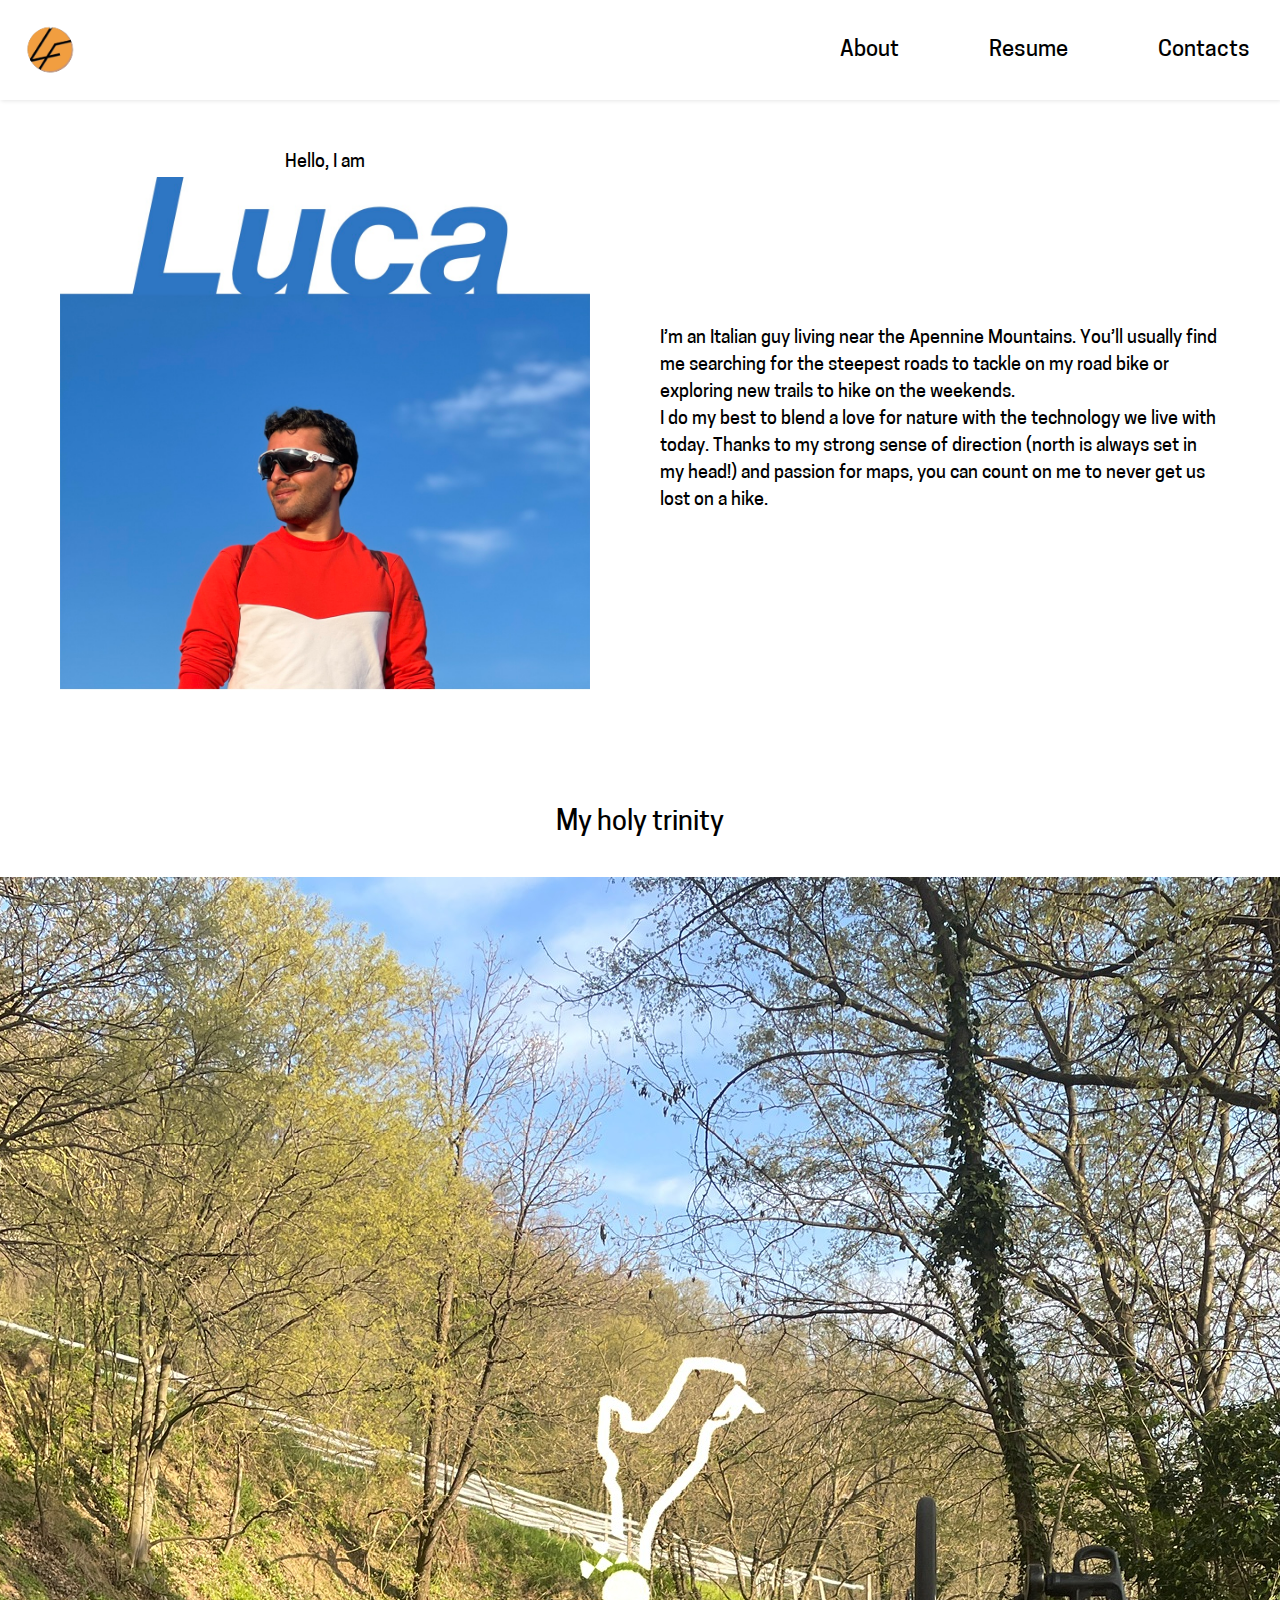
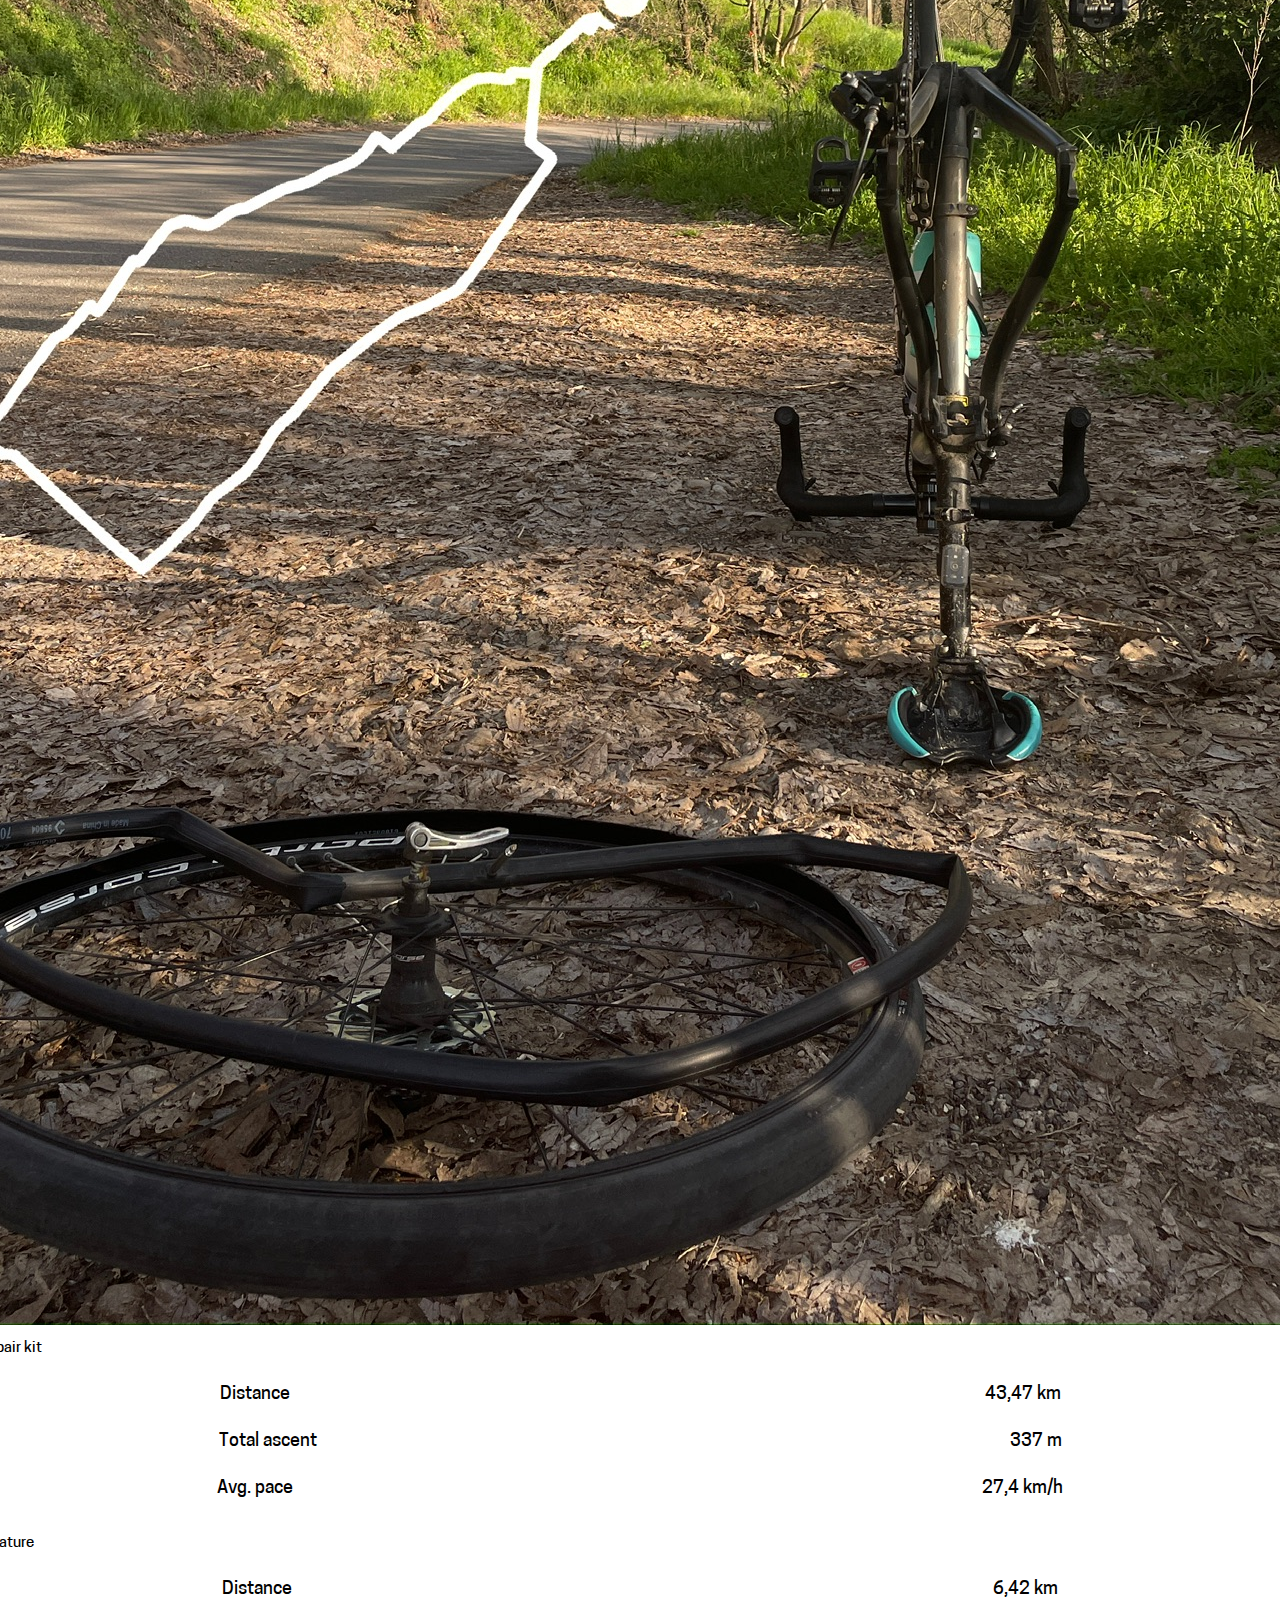
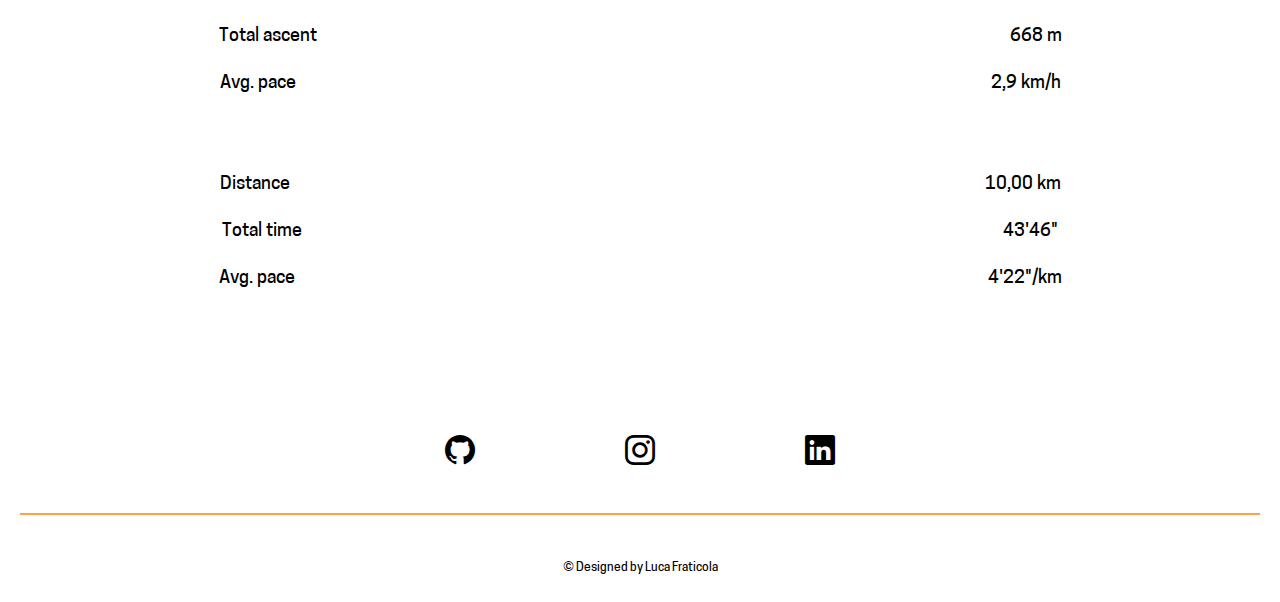
==== about.html @ 557be80c "changes to images links" ====
<!DOCTYPE html>
<html lang="en">
    <head>
        <meta charset="UTF-8">
        <meta name="viewport" content="width=device-width, initial-scale=1">
        <title>About | Luca Fraticola</title>
        <link rel="stylesheet" href="https://cdn.jsdelivr.net/npm/bootstrap-icons@1.11.3/font/bootstrap-icons.min.css">
        <link href="https://cdn.jsdelivr.net/npm/bootstrap@5.3.4/dist/css/bootstrap.min.css" rel="stylesheet" integrity="sha384-DQvkBjpPgn7RC31MCQoOeC9TI2kdqa4+BSgNMNj8v77fdC77Kj5zpWFTJaaAoMbC" crossorigin="anonymous">
        <link rel="stylesheet" href="./assets/css/main.css">
        <link rel="icon" href="/assets/images/favicon.ico" type="image/x-icon">
        <link rel="icon" href="/assets/images/favicon.png" type="image/png">
    </head>
    <body>
        <div class="page">
            <header class="header-container">
                <div>
                    <a href="./"><img src="./assets/images/logo.png" class="logo" alt="Personal logo with the initials of Luca Fraticola"></a>
                </div>
                
                <input type="checkbox" class="menu-btn" id="menu-btn">
                <label for="menu-btn" class="menu-icon">
                    <span class="nav-icon"></span>
                </label>
                <ul class="menu">
                    <li><a href="about.html">About</a></li>
                    <!-- <li><a href="portfolio">Portfolio</a></li> coming soon -->
                    <li><a href="cv.html">Resume</a></li>
                    <li><a href="contacts.html">Contacts</a></li>
                </ul>
            </header>

            <div class="about-me">
                <div class="about-box">
                    <h4>Hello, I am</h4>
                    <picture class="photo">
                        <source srcset="./assets/images/about-dark.jpeg" media="(prefers-color-scheme: dark)">
                        <source srcset="./assets/images/about-light.jpeg" media="(prefers-color-scheme: light)">
                        <img src="./assets/images/about-light.jpeg" alt="Picture of myself with a clear blue sky in the background">
                    </picture>
                </div>
                
                <div class="about">
                    <p>I’m an Italian guy living near the Apennine Mountains. 
                        You’ll usually find me searching for the steepest roads 
                        to tackle on my road bike or exploring new trails to hike on the weekends.</p>
                    <p>I do my best to blend a love for nature with the technology we live with today. 
                        Thanks to my strong sense of direction (north is always set in my head!) 
                        and passion for maps, you can count on me to never get us lost on a hike.</p>
                </div>
            </div>

            <div class="topographics container">
                <div class="tris">
                    <h2>My holy trinity</h2>
                    <div class="container">
                        <div class="row row-cols-1 row-cols-md-3 g-4">
                            <div>
                                <div class="card h-100">
                                    <img src="./assets/images/bike.jpeg" class="card-img-top" alt="...">
                                    <div class="card-body">
                                        <h5 class="card-title">Never forget the repair kit</h5>
                                        <div class="card-stats">
                                            <p class="card-text">Distance</p>
                                            <p class="card-text">43,47 km</p>
                                        </div>
                                        <div class="card-stats">
                                            <p class="card-text">Total ascent</p>
                                            <p class="card-text">337 m</p>
                                        </div>
                                        <div class="card-stats">
                                            <p class="card-text">Avg. pace</p>
                                            <p class="card-text">27,4 km/h</p>
                                        </div>
                                    </div>
                                </div>
                            </div>
                            <div>
                                <div class="card h-100">
                                    <img src="./assets/images/trek.png" class="card-img-top" alt="...">
                                    <div class="card-body">
                                        <h5 class="card-title">Invaluable time in nature</h5>
                                        <div class="card-stats">
                                            <p class="card-text">Distance</p>
                                        <p class="card-text">6,42 km</p>
                                    </div>
                                    <div class="card-stats">
                                        <p class="card-text">Total ascent</p>
                                        <p class="card-text">668 m</p>
                                    </div>
                                    <div class="card-stats">
                                        <p class="card-text">Avg. pace</p>
                                        <p class="card-text">2,9 km/h</p>
                                        </div>
                                    </div>
                                </div>
                            </div>
                            <div>
                                <div class="card h-100">
                                    <img src="./assets/images/run.png" class="card-img-top" alt="...">
                                    <div class="card-body">
                                        <h5 class="card-title">Best run I ever had</h5>
                                        <div class="card-stats">
                                            <p class="card-text">Distance</p>
                                            <p class="card-text">10,00 km</p>
                                        </div>
                                        <div class="card-stats">
                                            <p class="card-text">Total time</p>
                                            <p class="card-text">43'46"</p>
                                        </div>
                                        <div class="card-stats">
                                            <p class="card-text">Avg. pace</p>
                                            <p class="card-text">4'22"/km</p>
                                        </div>
                                    </div>
                                </div>
                            </div>
                        </div> 
                    </div>
                    
                </div>
                

            </div>

            <footer class="footer-container">
                <div class="footer-items">
                    <div><a href="https://github.com/lucaf50" title="GitHub"><i class="bi bi-github"></i></a></div>
                    <div><a href="https://instagram.com/lucafraticola" title="Instagram"><i class="bi bi-instagram"></i></a></div>
                    <div><a href="https://linkedin.com/in/luca-fraticola-528923260/" title="LinkedIn"><i class="bi bi-linkedin"></i></a></div>
                </div>
                <div class="copyright"><h6>&copy; Designed by Luca Fraticola</h6></div>
            </footer>
        </div>
        
    </body>
</html>
---- assets/css/main.css ----
:root {
  --primary-color: #ffffff;
  --secondary-color: #ffa142;
  --detail-color: #dcdcdc;
  --text-color: #000000;
}

body.dark-theme {
  --primary-color: #000000;
  --secondary-color: #ffa142;
  --detail-color: #373434;
  --text-color: #ffffff;
}

* {
  box-sizing: border-box;
  margin: 0;
  padding: 0;
}

.about-me {
  margin-top: 150px;
  display: flex;
  flex-direction: column;
  align-items: center;
  justify-content: center;
  gap: 30px;
}
.about-me h4 {
  display: flex;
  justify-content: center;
}
.about-me .photo {
  display: flex;
  justify-content: center;
}
.about-me .photo img {
  width: 100%;
  max-width: 600px;
  padding: 0 20px;
}
.about-me .about {
  display: flex;
  flex-direction: column;
  justify-content: center;
  max-width: 600px;
  padding: 0 20px;
}
@media only screen and (min-width: 801px) {
  .about-me {
    flex-direction: row;
    margin-top: 150px;
    justify-content: center;
    align-items: center;
    padding: 0 40px;
  }
}

.tris {
  display: flex;
  flex-wrap: wrap;
  justify-content: center;
  margin: 20px;
  /* Tablet Styles */
}
.tris h2 {
  margin: 100px 0 40px 0;
}
.tris .card-stats {
  display: flex;
  justify-content: space-around;
  padding-top: 20px;
}
@media only screen and (max-width: 901px) {
  .tris .tris .row {
    display: flex !important;
    flex-direction: column !important;
    align-items: center !important;
  }
  .tris .tris .col-4 {
    flex: 0 0 auto !important; /* elimina il comportamento da griglia */
    width: auto !important; /* togli 33.33% di Bootstrap */
    display: flex;
    justify-content: center;
  }
  .tris .tris .card {
    width: 80vw;
    min-width: 300px;
    max-width: 400px;
  }
}

.presentation {
  margin: 70px 0 20px 0;
  padding-top: 100px;
  display: flex;
  flex-direction: column;
}
.presentation h2 {
  display: flex;
  justify-content: center;
  margin-bottom: 20px;
}
.presentation p {
  display: flex;
  justify-content: center;
  padding: 20px;
}

.info {
  border-bottom: 2px solid var(--detail-color);
  display: flex;
  justify-content: space-between;
  margin: 10px 20px;
  padding: 0px 0 10px 0;
  color: var(--text-color);
}

.form-row {
  margin-bottom: 40px;
  display: flex;
  justify-content: flex-start;
  flex-direction: column;
  flex-wrap: wrap;
}
.form-row input[type=text],
.form-row input[type=email] {
  background-color: var(--primary-color);
  border-bottom: 2px solid var(--detail-color);
  border-radius: 3px;
  width: 100%;
  padding: 7px;
  font-size: 14px;
  border: none;
  color: var(--text-color);
}
.form-row input[type=text]:invalid,
.form-row input[type=email]:invalid {
  border: 1px solid #D55C5F;
  color: #D55C5F;
  box-shadow: none;
}
.form-row input[type=text]:focus,
.form-row input[type=email]:focus {
  outline: 2px solid var(--secondary-color);
}
.form-row textarea {
  font-family: "Helvetica", "Arial", sans-serif;
  font-size: 14px;
  background-color: var(--primary-color);
  color: var(--text-color);
  height: 35px;
  border: none;
  padding: 0px 7px;
  resize: none; /* Textarea will expand automatically with JS */
}
.form-row textarea:focus {
  outline: 2px solid var(--secondary-color);
}
.form-row button {
  font-size: 16px;
  font-weight: bold;
  color: var(--text-color);
  background-color: var(--secondary-color);
  border: none;
  border-radius: 8px;
  padding: 10px 40px;
  cursor: pointer;
  margin: 0 20px;
}
.form-row button:hover {
  background-color: #fead5b;
}
.form-row button:active {
  background-color: var(--secondary-color);
}

.facts {
  display: flex;
  flex-direction: column;
  align-items: center;
  justify-content: flex-start;
  flex-wrap: wrap;
  color: var(--text-color);
  width: 500px;
}
.facts .btn {
  background-color: var(--detail-color);
  border: none;
  height: 32px;
  margin-bottom: 50px;
  color: var(--secondary-color);
}
.facts .collapse {
  margin: 10px 20px;
}
.facts .card {
  background-color: var(--primary-color);
  color: var(--text-color);
  border: none;
}

@media only screen and (min-width: 651px) {
  .form-box {
    display: flex;
    flex-direction: column;
    align-items: center;
    justify-content: center;
    margin: 50px;
  }
  .form-box form {
    width: 650px;
  }
}
* {
  box-sizing: border-box;
  margin: 0;
  padding: 0;
}

@font-face {
  font-family: "Cooper-Hewitt";
  src: url("/assets/fonts/CooperHewitt-WebFonts-public/CooperHewitt-Medium.woff") format("woff");
}
body {
  background-color: var(--primary-color);
  color: var(--text-color);
  height: 100vh;
  font-family: "Cooper-Hewitt", sans-serif;
  font-size: 18px;
  line-height: 1.5em;
}

.page {
  display: flex;
  flex-direction: column;
  flex-wrap: wrap;
  flex: 1;
}

h1 {
  color: var(--secondary-color);
  font-size: 3em;
}

/* --------------- Header --------------- */
.header-container {
  background: var(--primary-color);
  box-shadow: 1px 1px 4px 0 rgba(0, 0, 0, 0.1);
  position: fixed;
  width: 100%;
  z-index: 1;
  margin-bottom: 100px;
}
.header-container ul {
  margin: 0;
  padding: 0;
  list-style: none;
  overflow: hidden;
  background-color: var(--primary-color);
}
.header-container ul a {
  display: flex;
  justify-content: center;
  align-items: center;
  padding-bottom: 30px;
  margin-bottom: 30px;
  text-decoration: none;
  font-size: 25px;
  color: var(--text-color);
}
.header-container ul a:hover {
  color: var(--secondary-color);
}
.header-container .logo {
  height: 100px;
  float: left;
  padding: 10px;
}
.header-container .menu {
  clear: both;
  height: 0;
  transition: height 0.2s ease-out;
  position: fixed;
  top: 100px;
  left: 0;
  width: 100%;
  background-color: var(--primary-color);
  overflow: hidden;
  bottom: 0; /* Extend the menu to the bottom */
  display: flex;
  flex-direction: column;
  justify-content: center;
}
.header-container .menu-icon {
  padding: 50px 20px;
  position: relative;
  float: right;
  cursor: pointer;
}
.header-container .menu-icon .nav-icon {
  background-color: var(--secondary-color);
  display: block;
  width: 18px;
  height: 1px;
  position: relative;
  transition: background-color 0.2s ease-out;
}
.header-container .menu-icon .nav-icon::before, .header-container .menu-icon .nav-icon::after {
  background-color: var(--text-color);
  content: "";
  display: block;
  height: 100%;
  width: 150%;
  transition: all 0.2s ease-out;
  position: absolute;
  left: -9px;
}
.header-container .menu-icon .nav-icon::before {
  top: 9px;
}
.header-container .menu-icon .nav-icon::after {
  top: -9px;
}
.header-container .menu-btn {
  display: none;
}
.header-container .menu-btn:checked ~ .menu {
  height: calc(100vh - 100px);
}
.header-container .menu-btn:checked ~ .menu-icon .nav-icon {
  background-color: transparent;
}
.header-container .menu-btn:checked ~ .menu-icon .nav-icon::before {
  transform: rotate(-45deg);
  top: 0;
}
.header-container .menu-btn:checked ~ .menu-icon .nav-icon::after {
  transform: rotate(45deg);
  top: 0;
}

@media (min-width: 801px) {
  .header-container {
    display: flex;
  }
  .header-container .menu {
    display: flex;
    position: static;
    height: auto;
    flex-direction: row;
    align-items: center;
    justify-content: flex-end;
    gap: 30px;
  }
  .header-container .menu li {
    display: flex;
    align-items: center;
  }
  .header-container .menu a {
    padding: 10px 30px;
    margin: 0;
    height: 100%;
    font-size: 1.2em;
  }
  .header-container .menu a:hover {
    color: var(--secondary-color);
    transform: scale(1.05);
    transition: all 0.2s ease;
  }
  .header-container .menu-icon {
    display: none;
  }
}
/* --------------- Main content -------------- */
.title-container {
  display: flex;
  flex-direction: column;
  justify-content: space-between;
  align-items: center;
  width: 100%;
  height: calc(100vh - 100px);
  background-image: url("./assets/images/lightorange.png");
  background-repeat: no-repeat;
  background-position: center;
  background-size: cover;
  margin: 100px 0 10px 0;
  /* Desktop Styles */
  /* Tablet Styles */
}
.title-container .name-box {
  display: flex;
  flex-direction: row;
  align-items: center;
  width: 50%;
  height: 350px;
}
.title-container .name-box .name {
  color: var(--text-color);
  display: flex;
  flex-direction: column;
  justify-content: center;
  width: 100%;
  height: 50%;
  align-items: center;
  background-color: rgba(0, 0, 0, 0);
}
.title-container .name-box .name h1 {
  color: var(--secondary-color);
  background-color: var(--primary-color);
}
.title-container .name-box .name h2 {
  background-color: var(--primary-color);
}
@media only screen and (min-width: 1060px) {
  .title-container {
    background-image: url("./assets/images/lightorange-desktop.png");
  }
  .title-container .title-box h2 {
    font-size: 3em;
  }
  .title-container .name-box {
    height: 100%;
    align-items: flex-end;
  }
}
@media only screen and (min-height: 901px) {
  .title-container {
    background-image: url("./assets/images/lightorange-desktop.png");
  }
  .title-container .title-box h2 {
    font-size: 3em;
  }
  .title-container .name-box {
    height: 100%;
    align-items: flex-end;
  }
}
.title-container .title-box {
  display: flex;
  flex-direction: column;
  justify-content: flex-end;
  align-items: flex-start;
  height: 50%;
  width: 100%;
  color: var(--text-color);
  padding: 20px;
  border-radius: 5%;
}

.topographics {
  width: 100%;
  color: var(--text-color);
  display: flex;
  flex-direction: column;
}
.topographics .info {
  border-bottom: 2px solid var(--detail-color);
  display: flex;
  justify-content: space-between;
  margin: 10px 20px;
  padding: 30px 0 10px 0;
}
.topographics .info:first-child {
  border-top: 2px solid var(--secondary-color);
  margin-top: 40px;
  padding-top: 50px;
}

/* --------------- Footer --------------- */
.footer-container {
  color: var(--text-color);
  background-color: var(--primary-color);
  display: flex;
  flex-direction: column;
  align-items: center;
  margin: 100px 20px 0px 20px;
}
.footer-container .footer-items {
  width: 100%;
  height: 80px;
  display: flex;
  justify-content: space-around;
  align-items: center;
}
@media only screen and (min-width: 601px) {
  .footer-container .footer-items {
    justify-content: center;
    gap: 150px;
  }
}
.footer-container .footer-items .bi {
  font-size: 30px;
  color: var(--text-color);
}
.footer-container .copyright {
  display: flex;
  border-top: 2px solid var(--secondary-color);
  margin: 20px 0px;
  padding-top: 40px;
  align-items: center;
  width: 100%;
  justify-content: center;
}

@media (prefers-color-scheme: dark) {
  :root {
    --primary-color: #000000;
    --secondary-color: #ffa142;
    --detail-color: #373434;
    --text-color: #ffffff;
  }
  .title-container {
    background-image: url("./assets/images/darkorange.png");
    /* Desktop Styles */
  }
}
@media only screen and (prefers-color-scheme: dark) and (min-width: 960px) {
  .title-container {
    background-image: url("./assets/images/darkorange-desktop.png");
  }
}/*# sourceMappingURL=main.css.map */
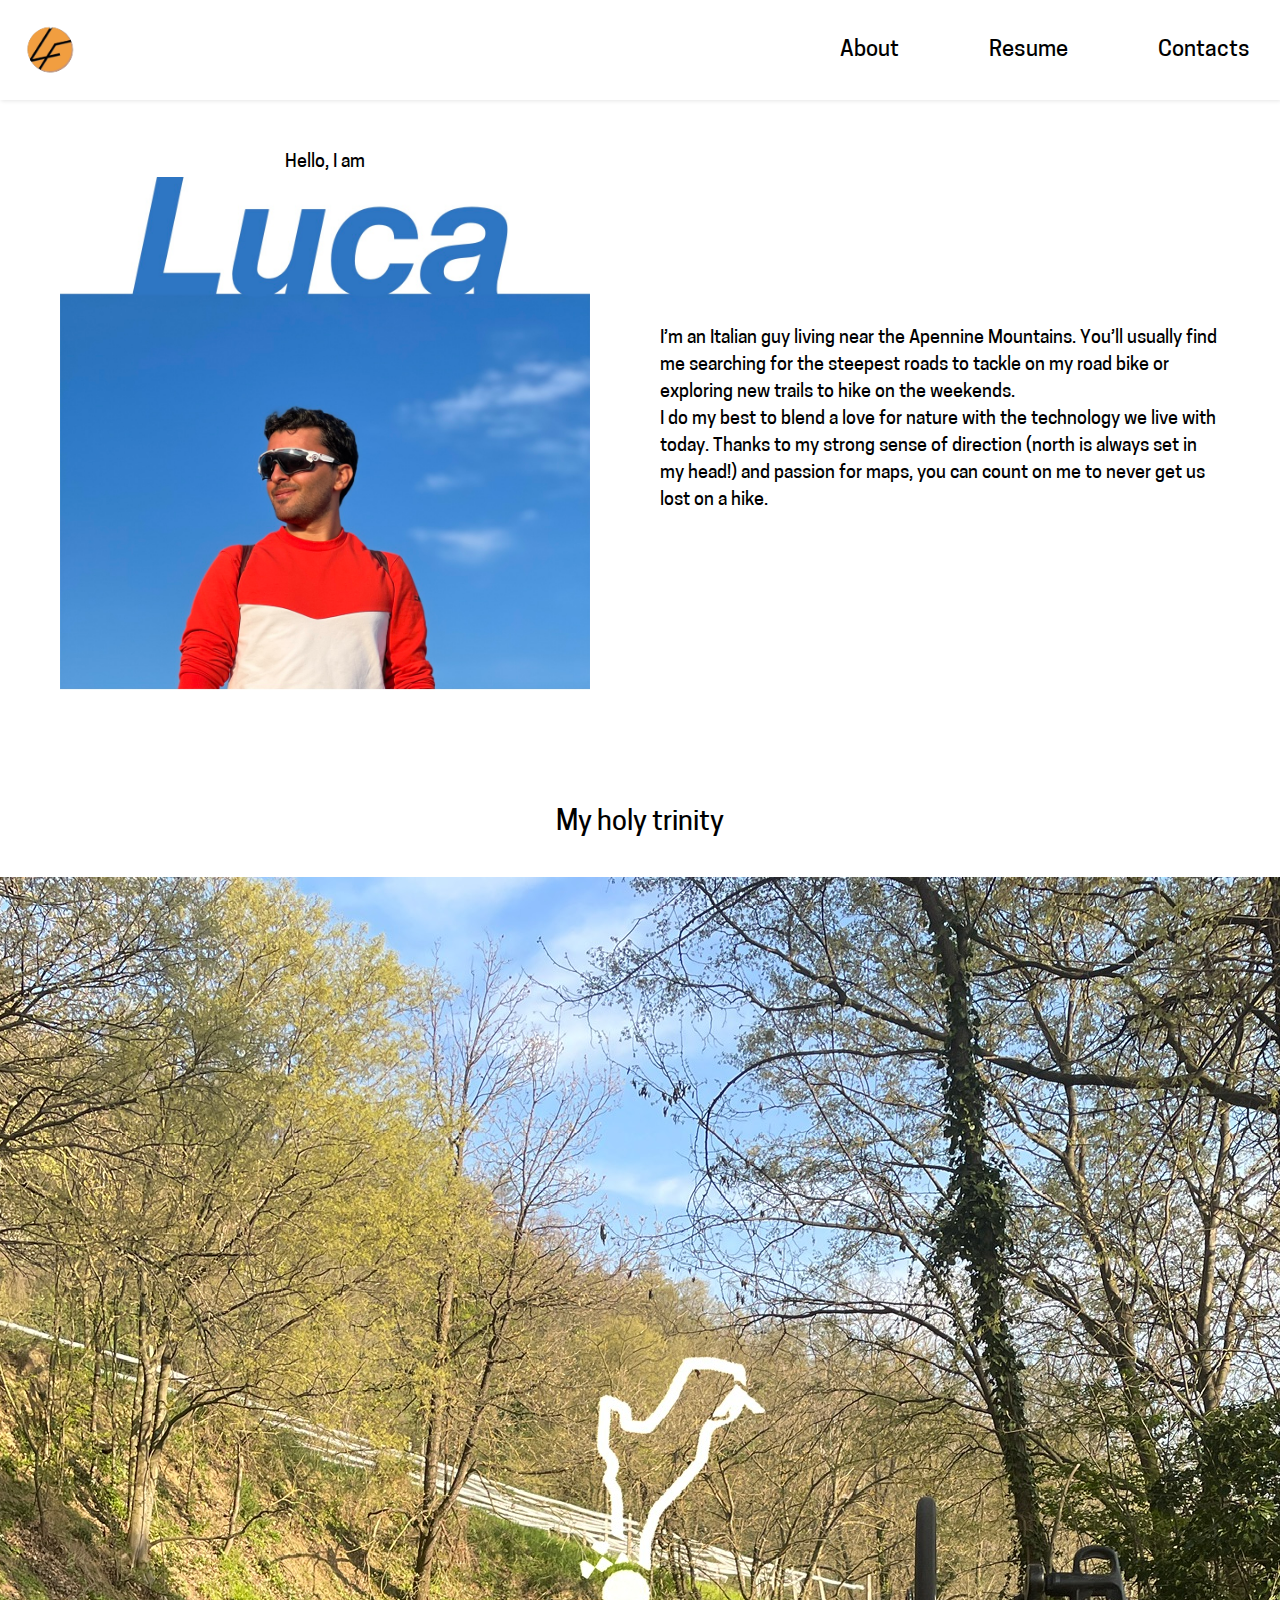
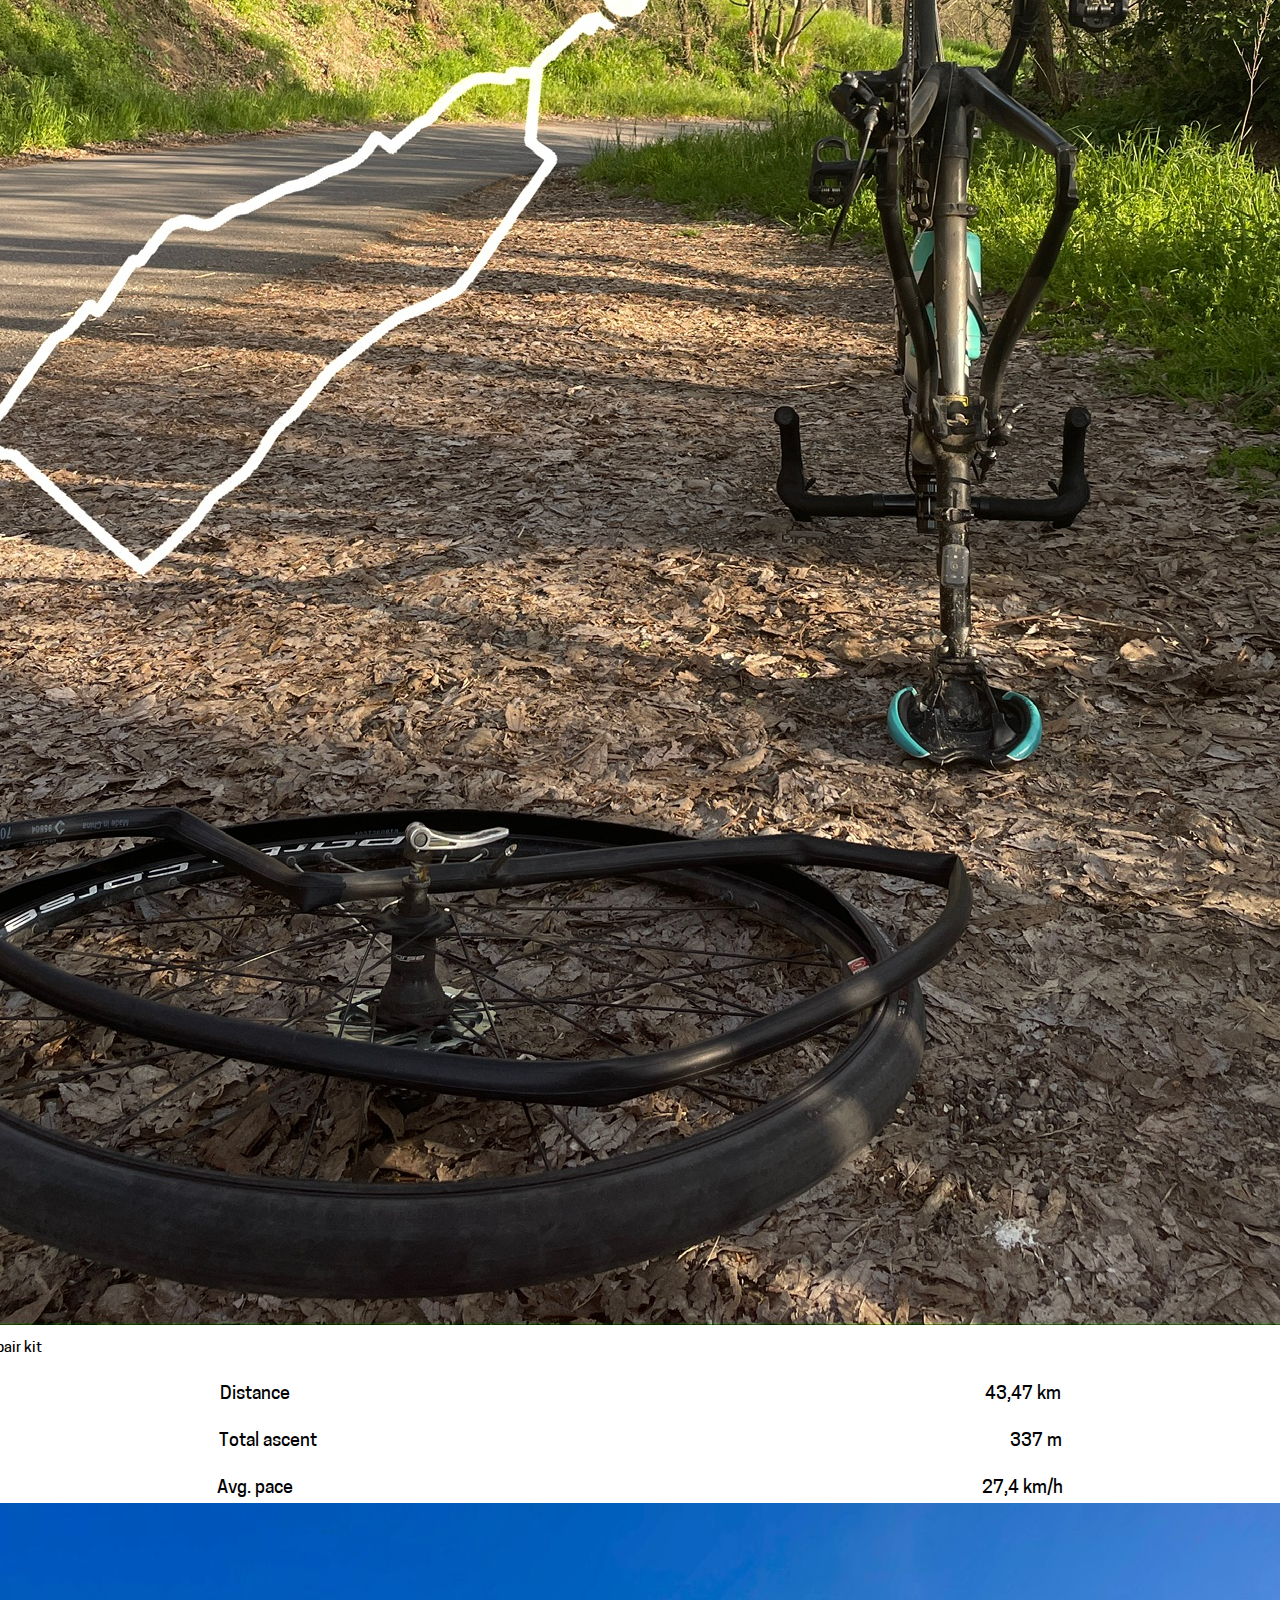
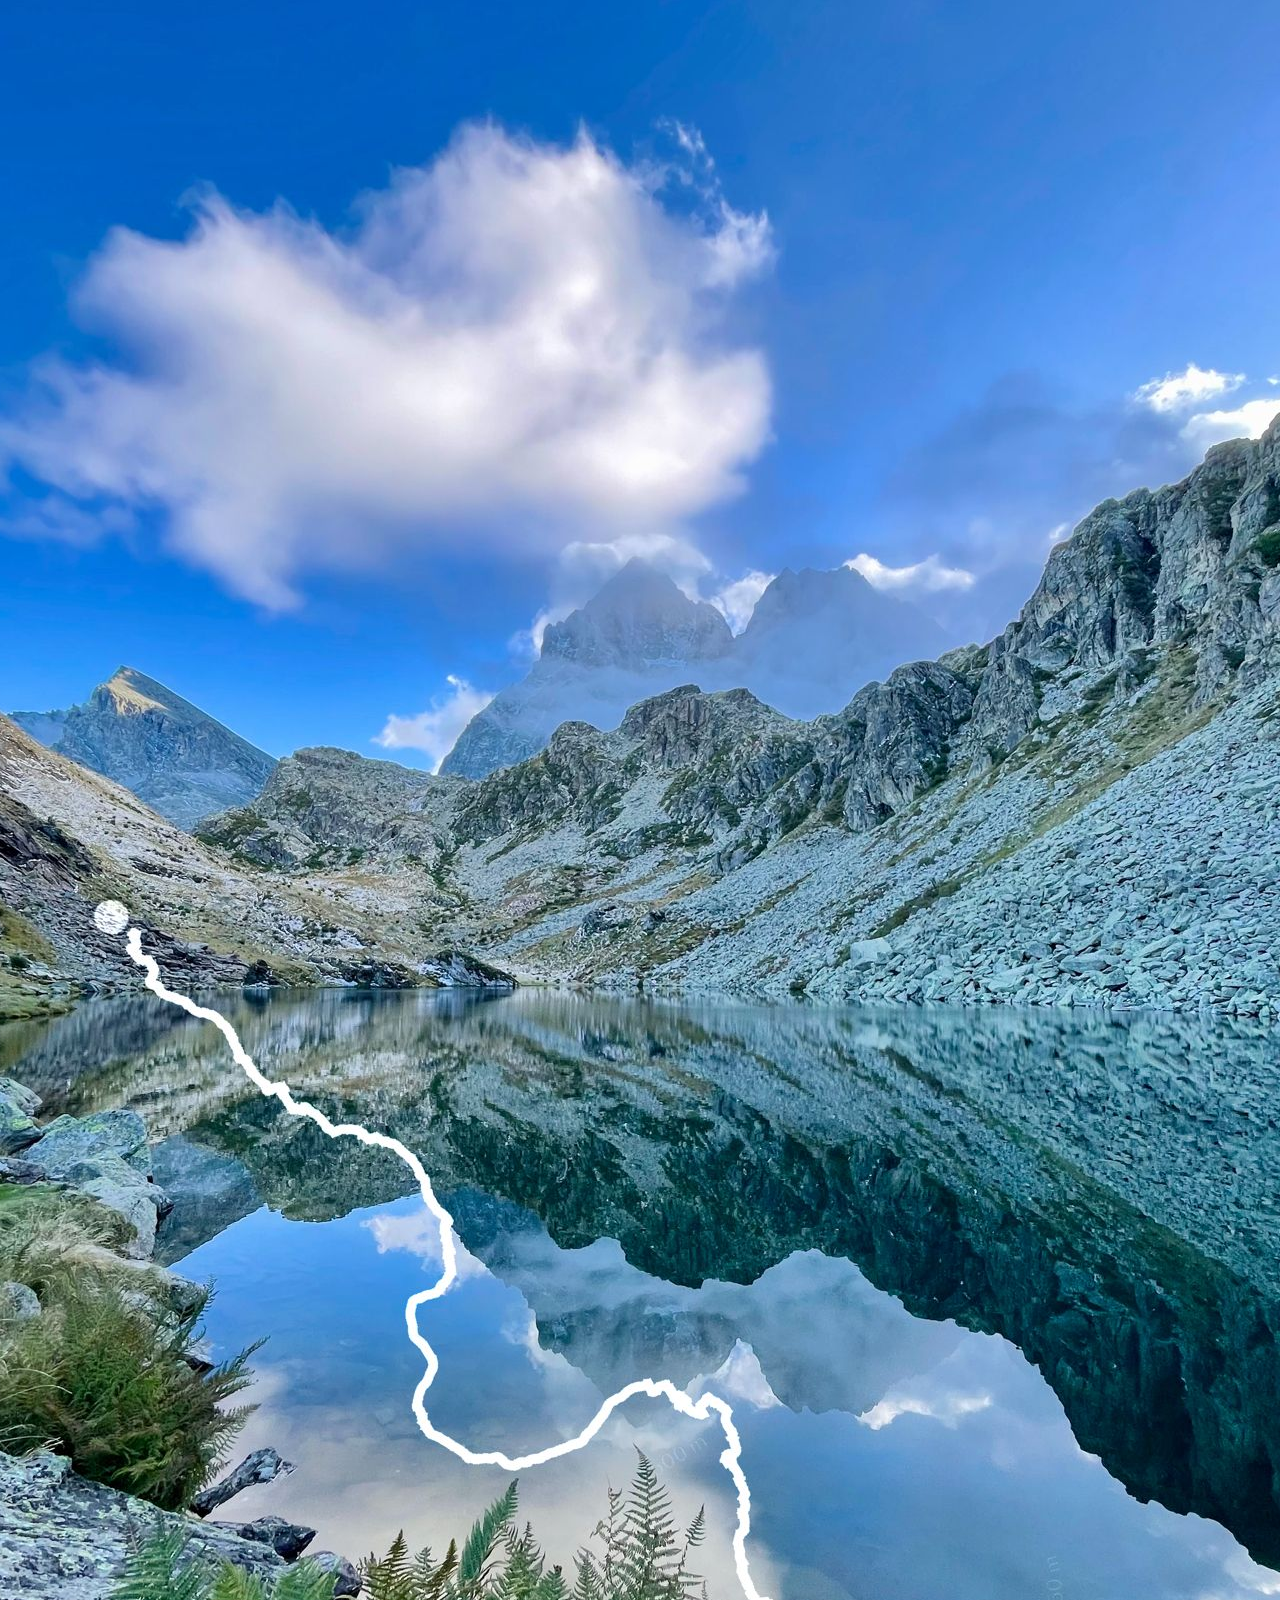
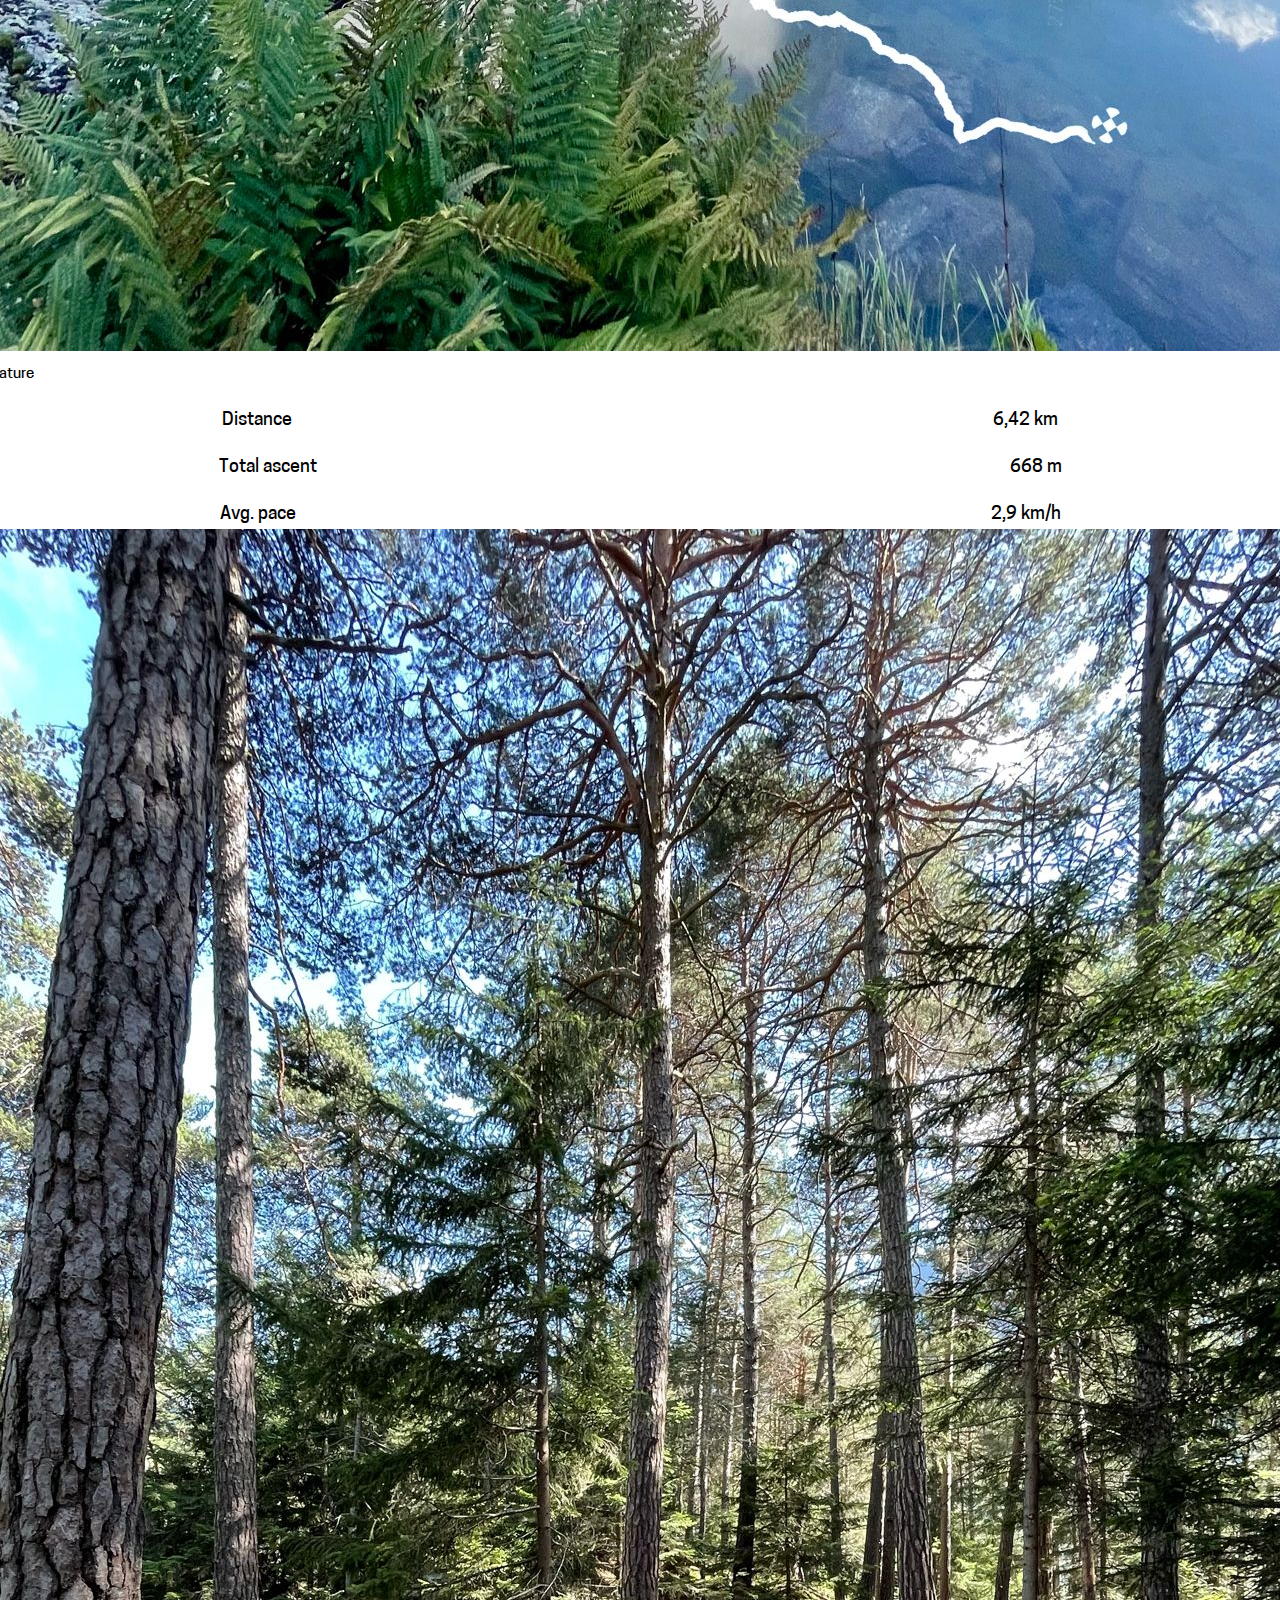
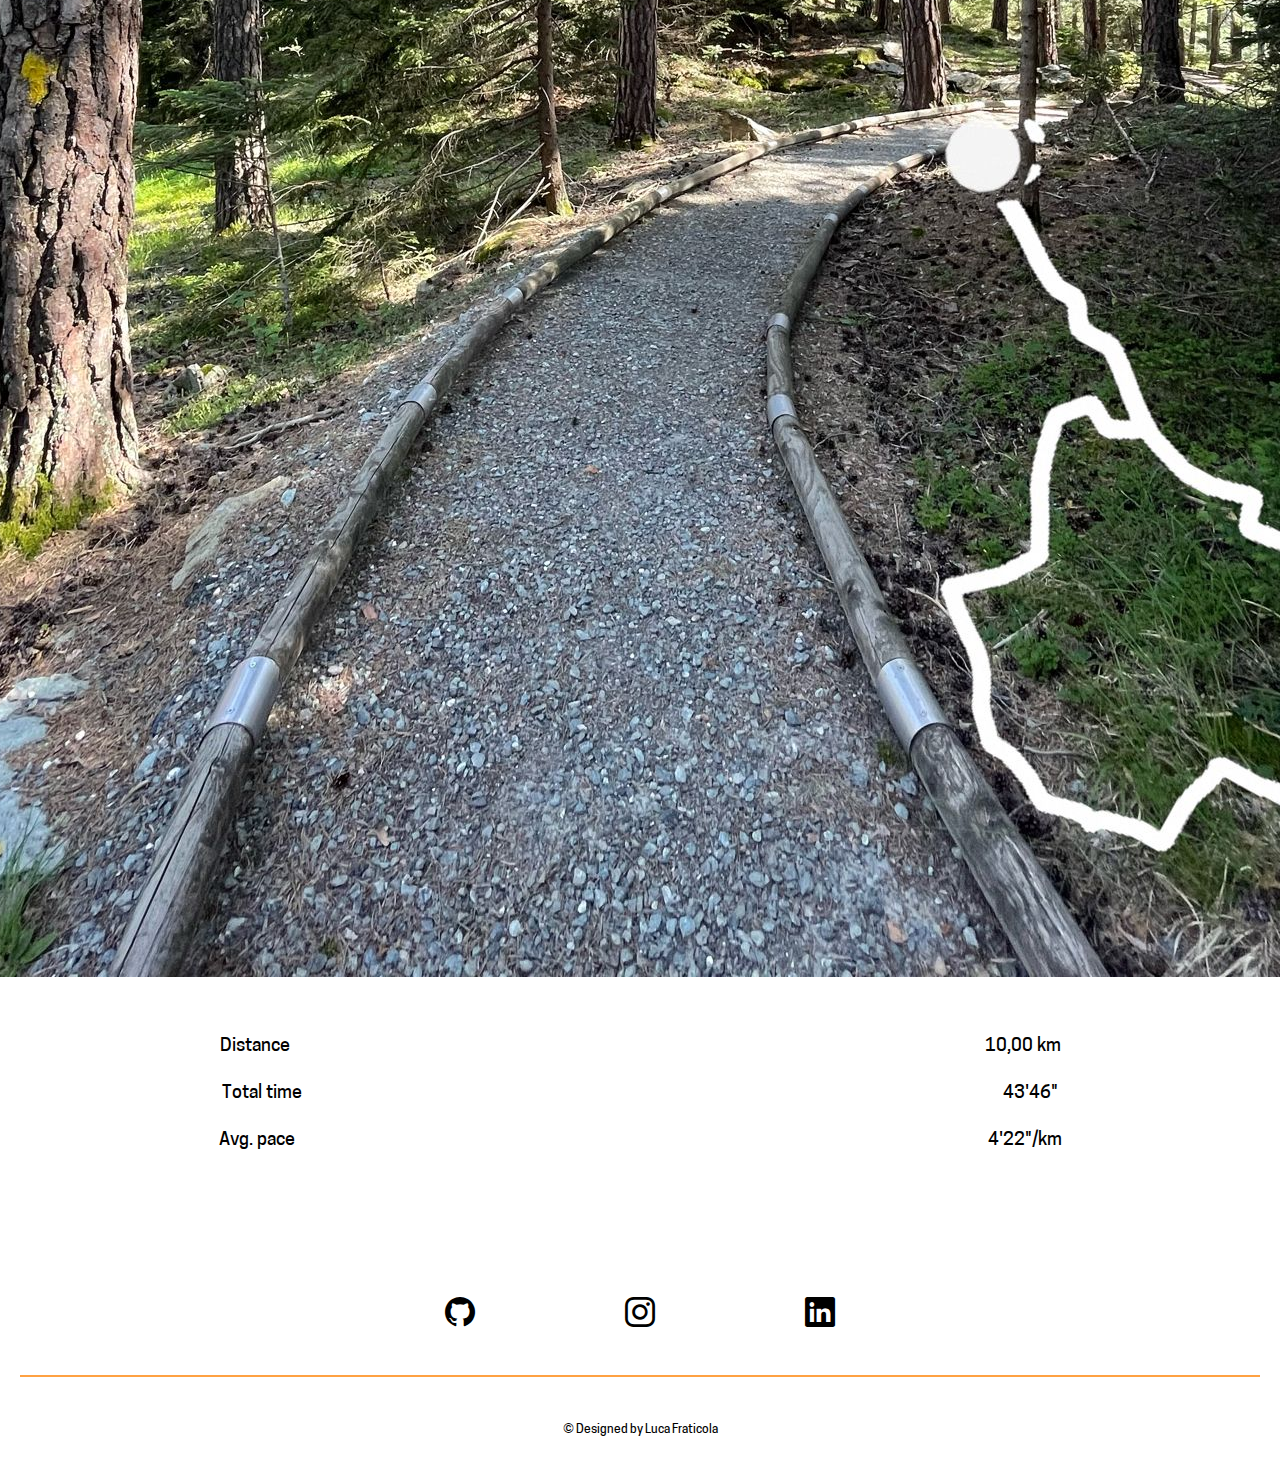
==== commit ee489845: "switch to compressed images" ====
--- a/about.html
+++ b/about.html
@@ -76,7 +76,7 @@
                             </div>
                             <div>
                                 <div class="card h-100">
-                                    <img src="./assets/images/trek.png" class="card-img-top" alt="...">
+                                    <img src="./assets/images/trek.jpeg" class="card-img-top" alt="...">
                                     <div class="card-body">
                                         <h5 class="card-title">Invaluable time in nature</h5>
                                         <div class="card-stats">
@@ -96,7 +96,7 @@
                             </div>
                             <div>
                                 <div class="card h-100">
-                                    <img src="./assets/images/run.png" class="card-img-top" alt="...">
+                                    <img src="./assets/images/run.jpeg" class="card-img-top" alt="...">
                                     <div class="card-body">
                                         <h5 class="card-title">Best run I ever had</h5>
                                         <div class="card-stats">
--- a/assets/css/main.css
+++ b/assets/css/main.css
@@ -220,7 +220,7 @@
 
 @font-face {
   font-family: "Cooper-Hewitt";
-  src: url("/assets/fonts/CooperHewitt-WebFonts-public/CooperHewitt-Medium.woff") format("woff");
+  src: url("../fonts/CooperHewitt-WebFonts-public/CooperHewitt-Medium.woff") format("woff");
 }
 body {
   background-color: var(--primary-color);
@@ -380,7 +380,7 @@
   align-items: center;
   width: 100%;
   height: calc(100vh - 100px);
-  background-image: url("./assets/images/lightorange.png");
+  background-image: url("../images/lightorange.png");
   background-repeat: no-repeat;
   background-position: center;
   background-size: cover;
@@ -414,7 +414,7 @@
 }
 @media only screen and (min-width: 1060px) {
   .title-container {
-    background-image: url("./assets/images/lightorange-desktop.png");
+    background-image: url("../images/lightorange-desktop.png");
   }
   .title-container .title-box h2 {
     font-size: 3em;
@@ -426,7 +426,7 @@
 }
 @media only screen and (min-height: 901px) {
   .title-container {
-    background-image: url("./assets/images/lightorange-desktop.png");
+    background-image: url("../images/lightorange-desktop.png");
   }
   .title-container .title-box h2 {
     font-size: 3em;
@@ -511,12 +511,12 @@
     --text-color: #ffffff;
   }
   .title-container {
-    background-image: url("./assets/images/darkorange.png");
+    background-image: url("../images/darkorange.png");
     /* Desktop Styles */
   }
 }
 @media only screen and (prefers-color-scheme: dark) and (min-width: 960px) {
   .title-container {
-    background-image: url("./assets/images/darkorange-desktop.png");
+    background-image: url("../images/darkorange-desktop.png");
   }
 }/*# sourceMappingURL=main.css.map */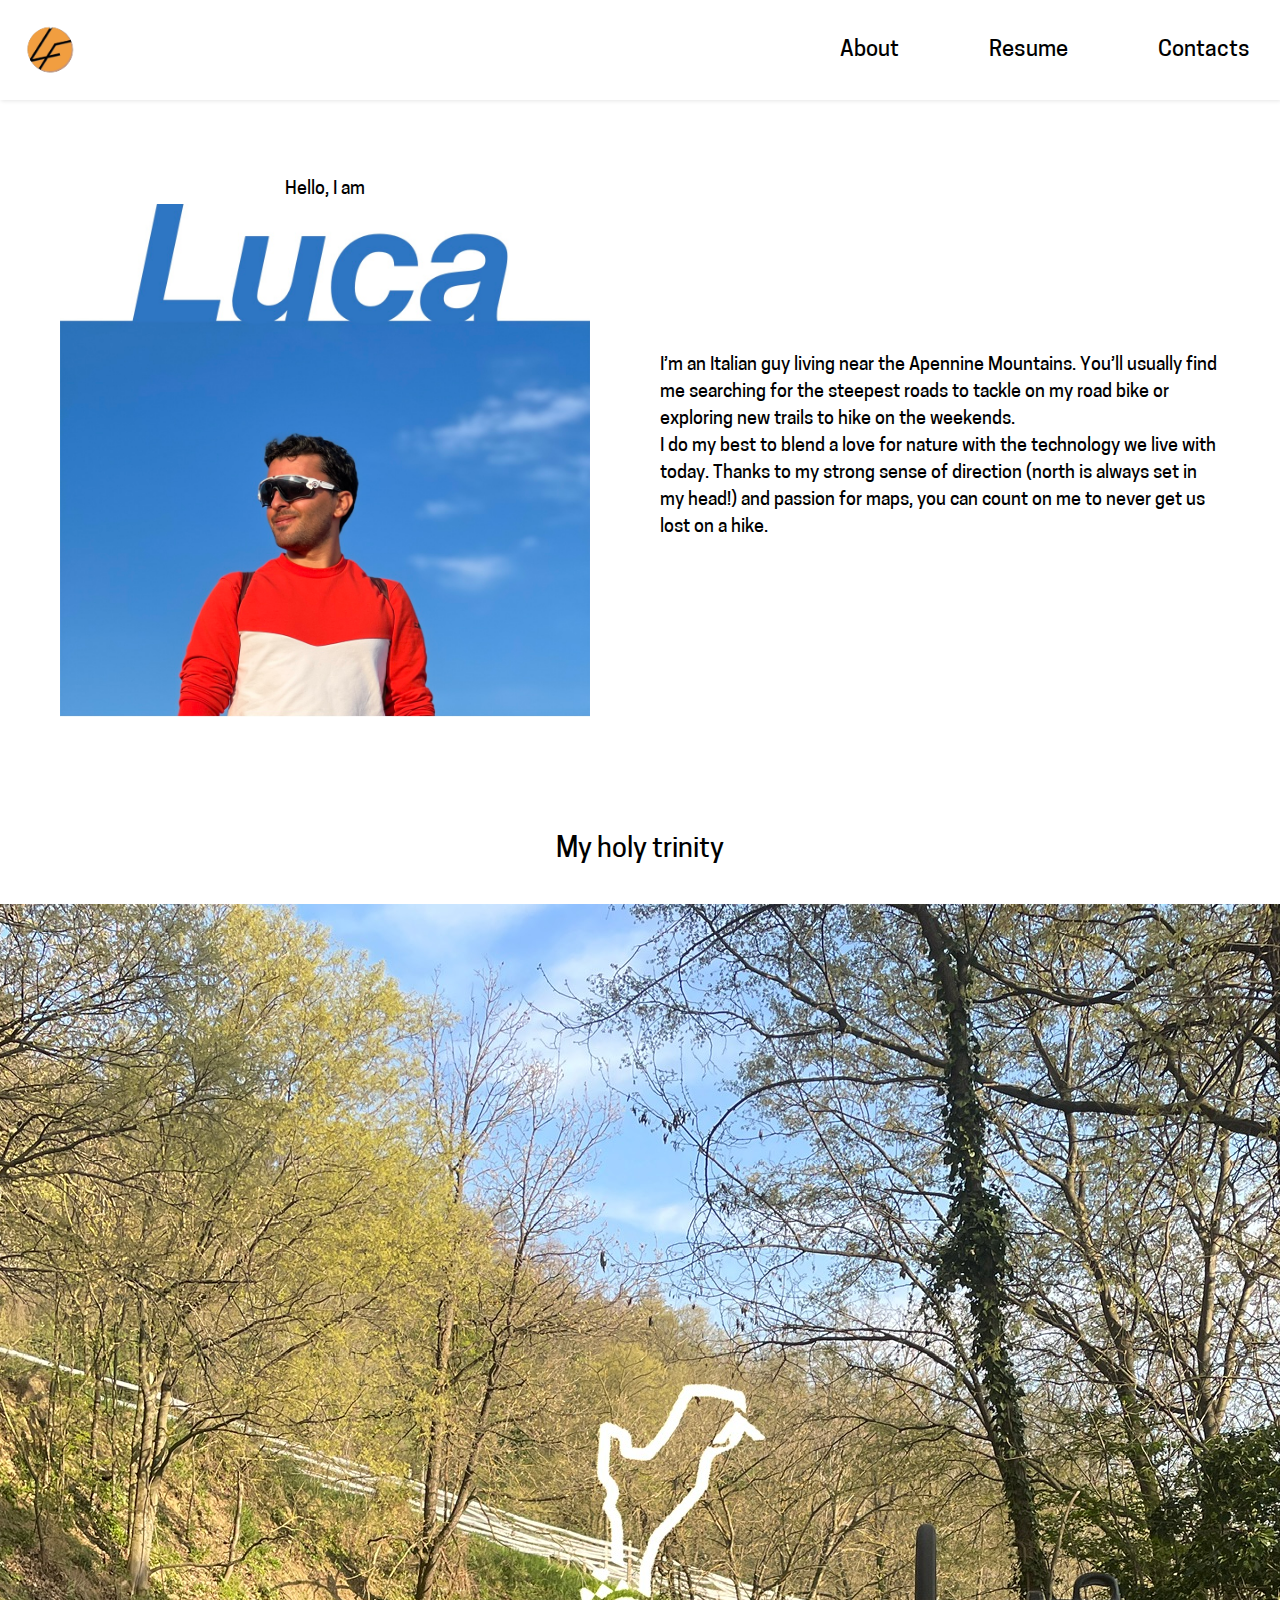
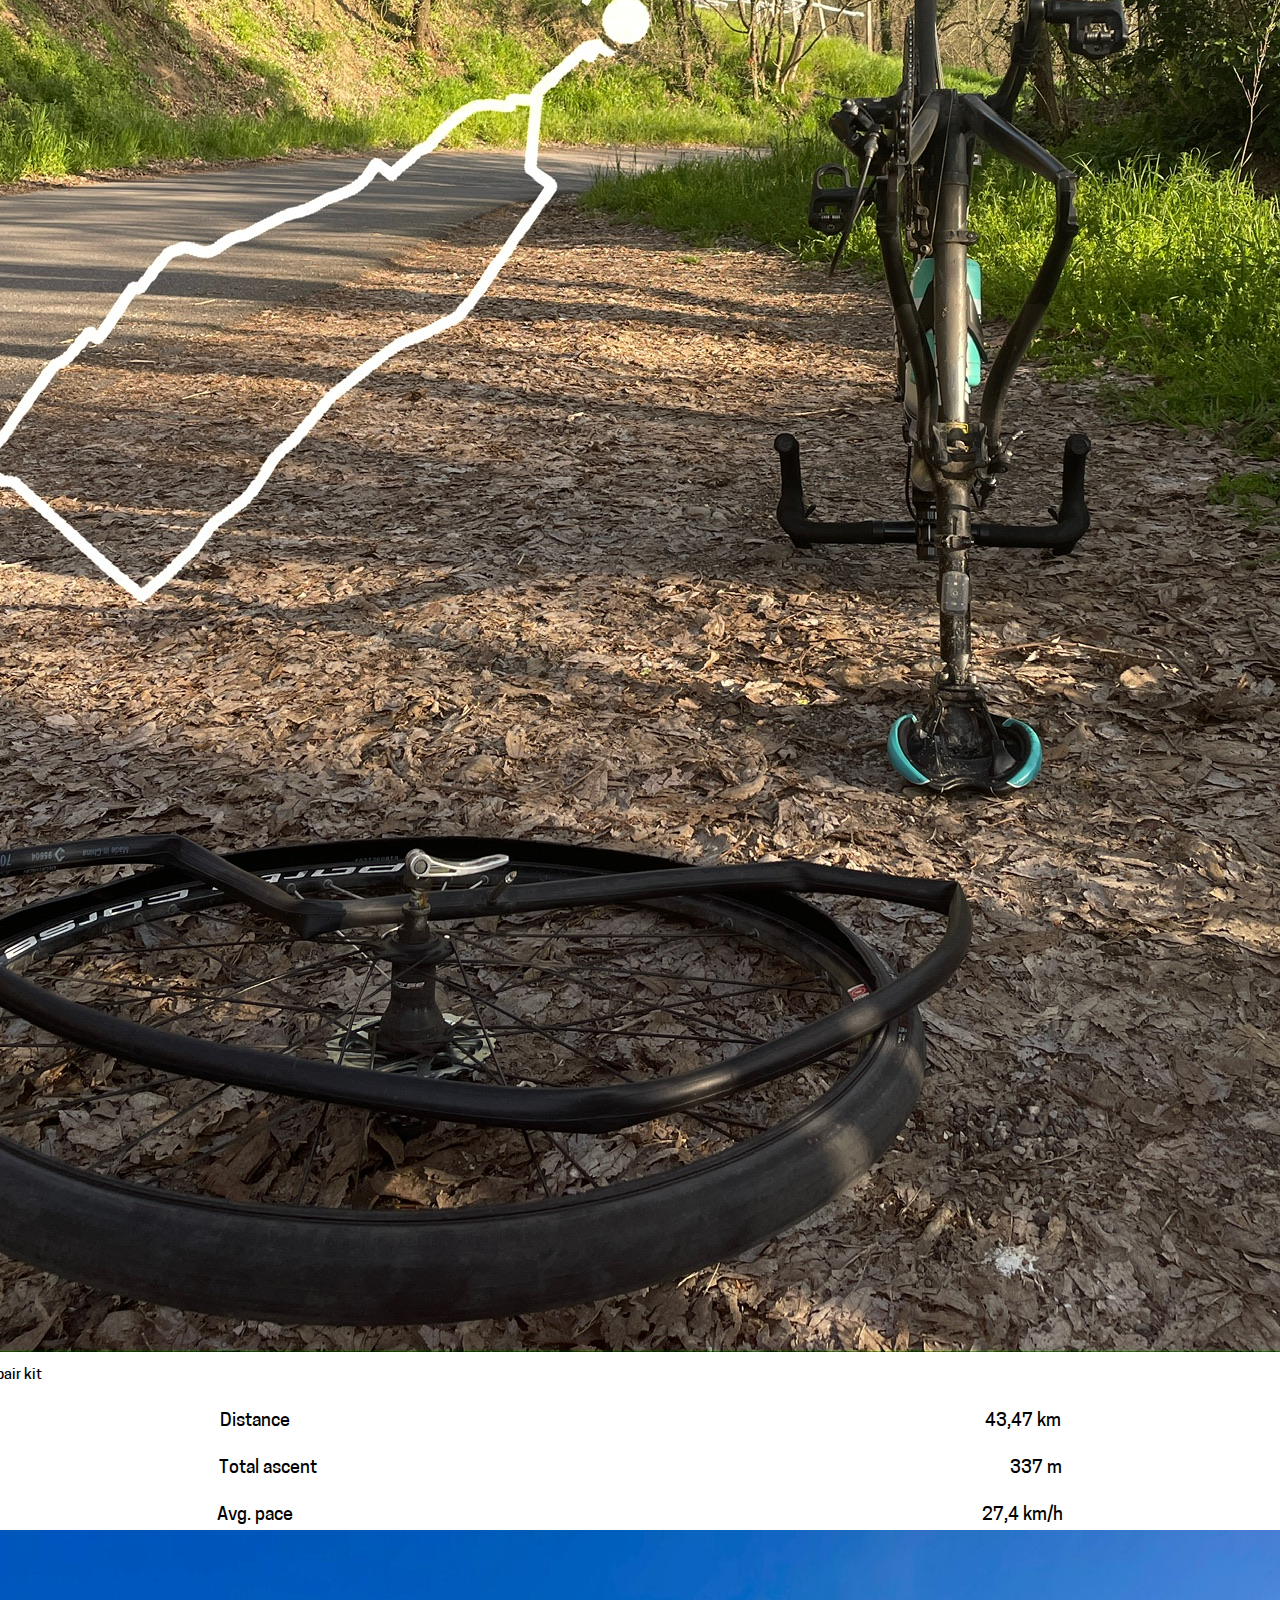
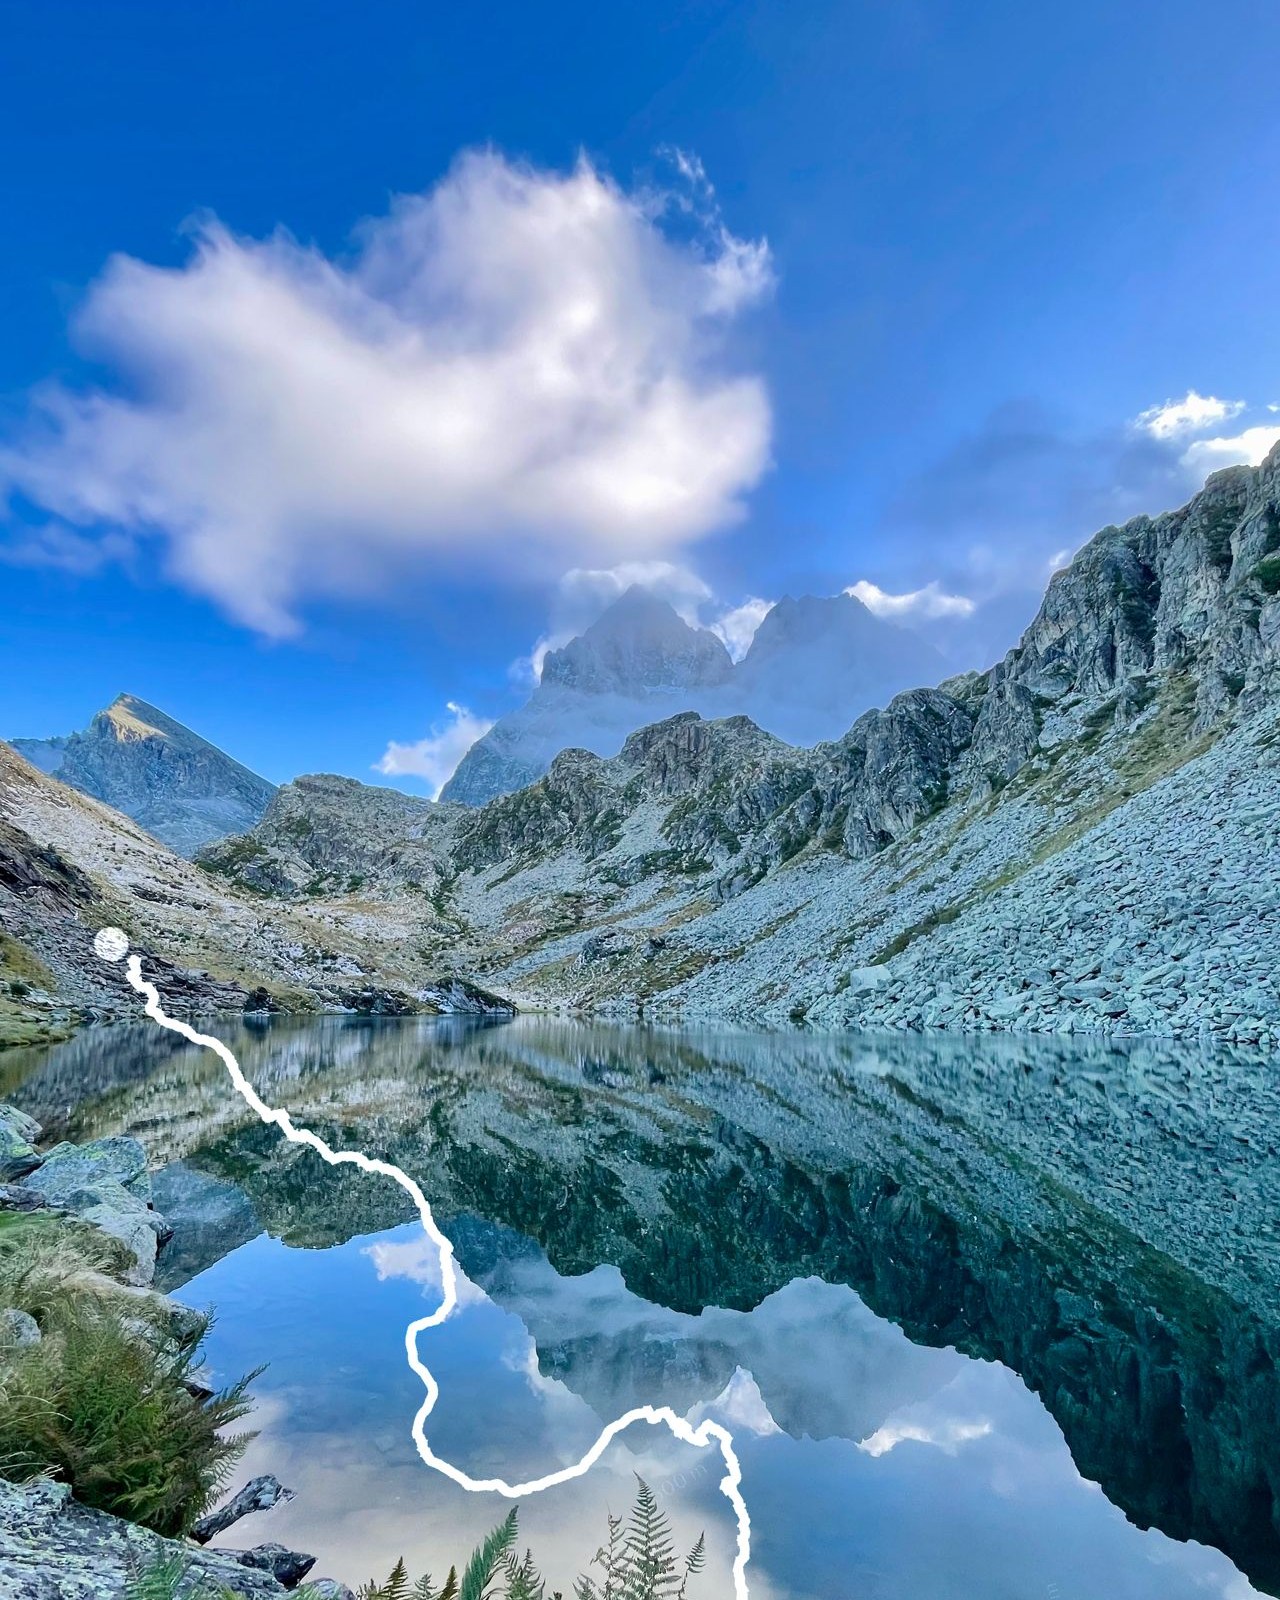
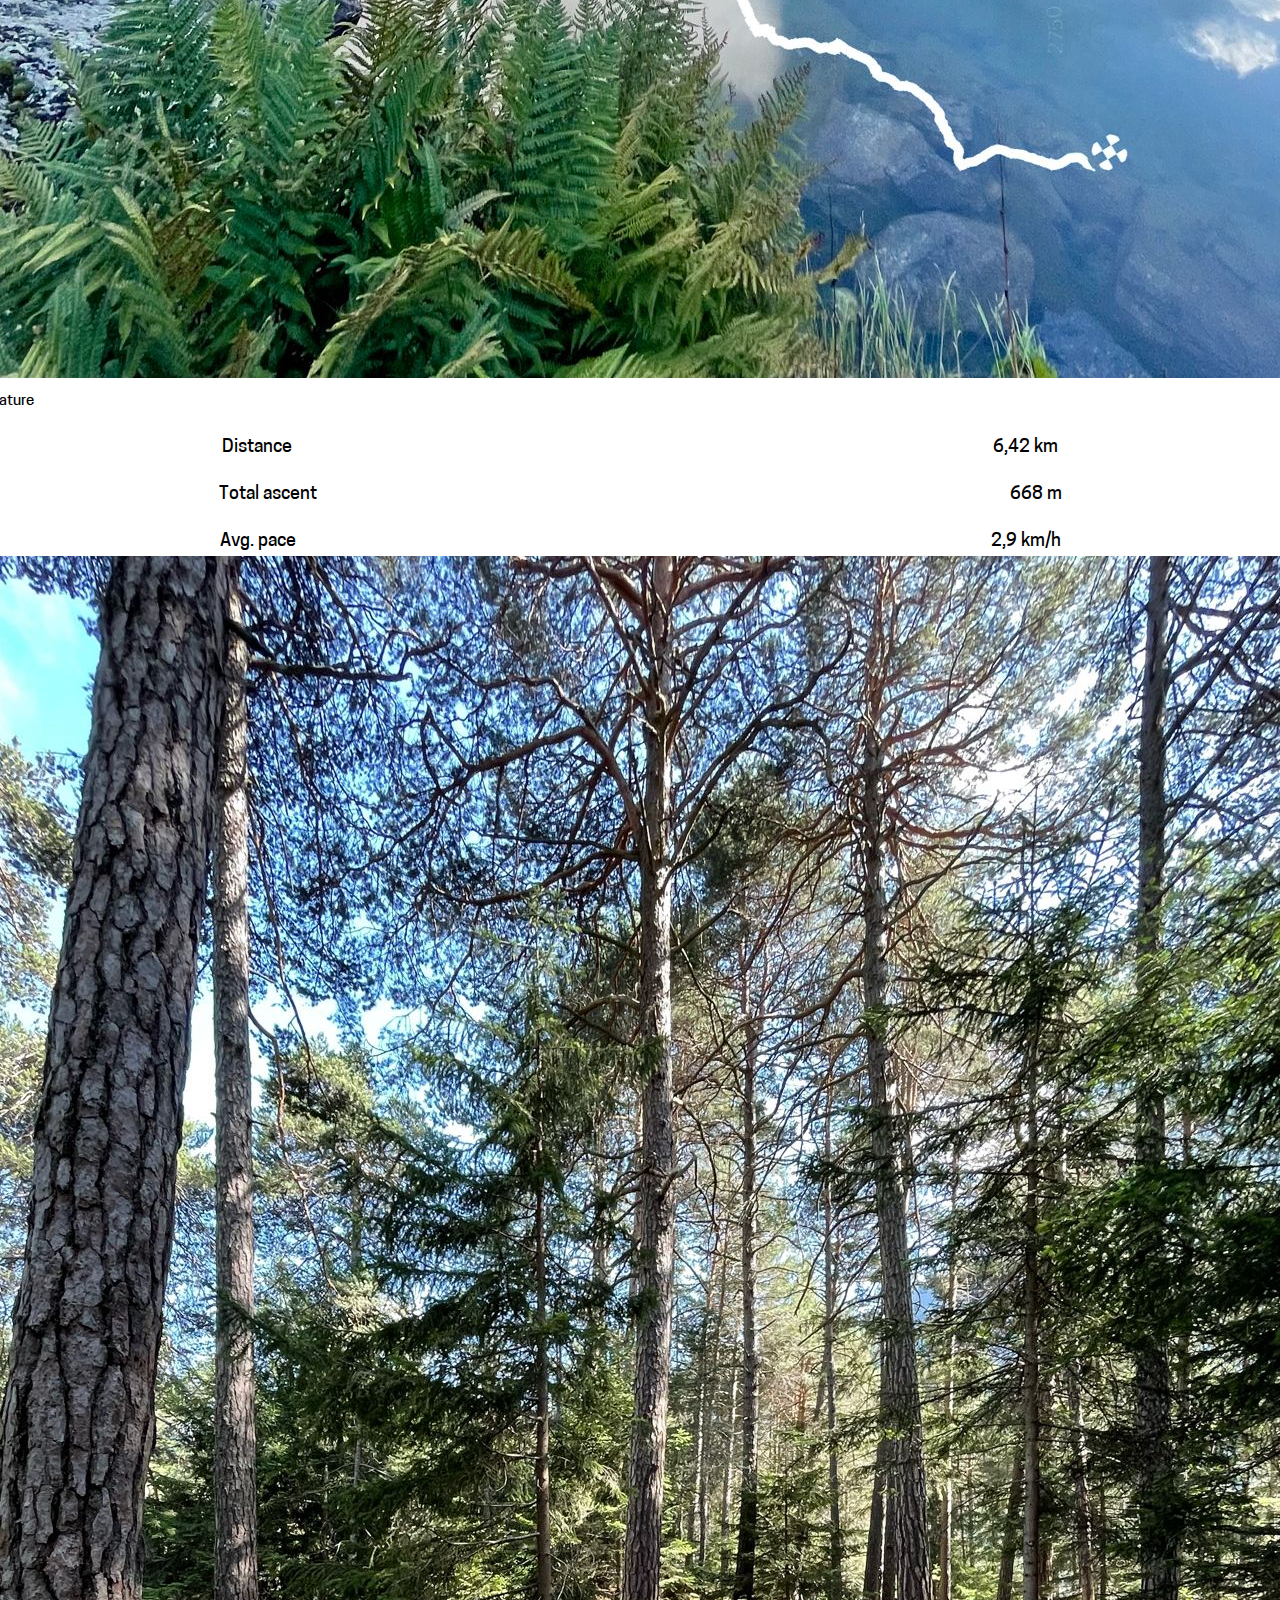
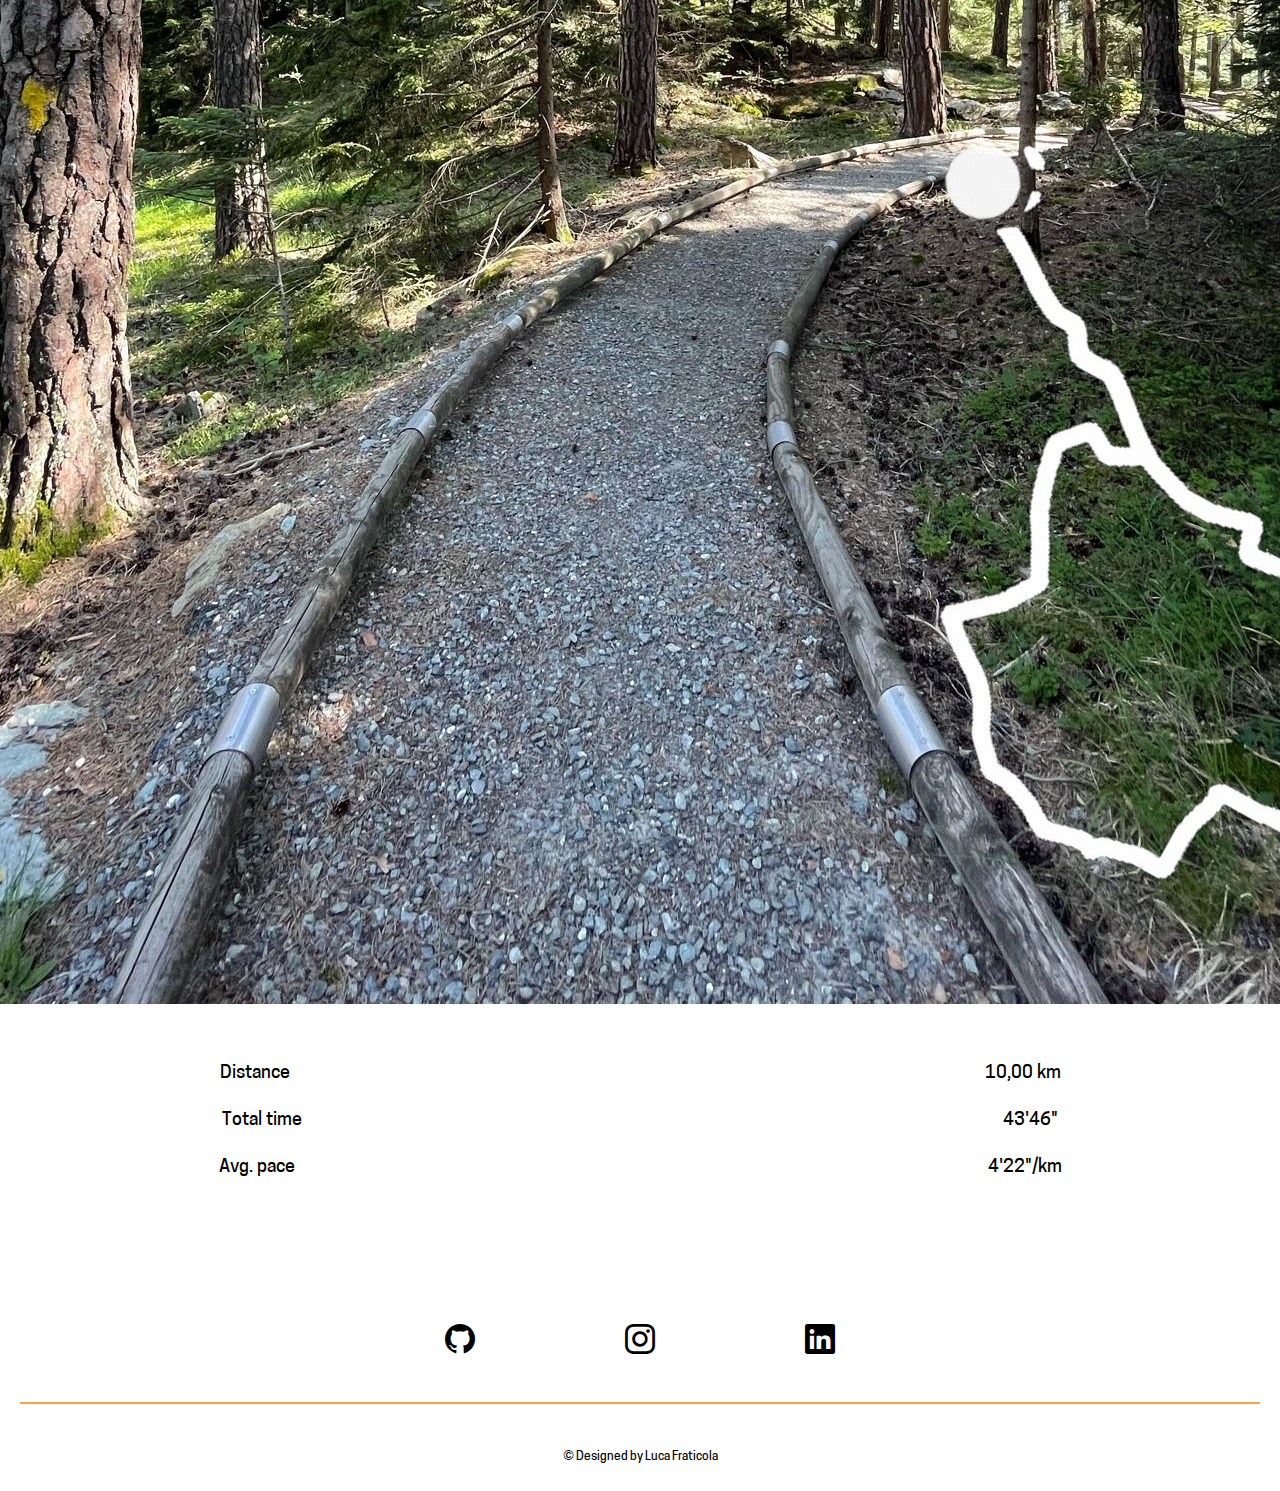
==== commit 69f404a7: "Alt, required, SEO and others" ====
--- a/about.html
+++ b/about.html
@@ -7,8 +7,8 @@
         <link rel="stylesheet" href="https://cdn.jsdelivr.net/npm/bootstrap-icons@1.11.3/font/bootstrap-icons.min.css">
         <link href="https://cdn.jsdelivr.net/npm/bootstrap@5.3.4/dist/css/bootstrap.min.css" rel="stylesheet" integrity="sha384-DQvkBjpPgn7RC31MCQoOeC9TI2kdqa4+BSgNMNj8v77fdC77Kj5zpWFTJaaAoMbC" crossorigin="anonymous">
         <link rel="stylesheet" href="./assets/css/main.css">
-        <link rel="icon" href="/assets/images/favicon.ico" type="image/x-icon">
-        <link rel="icon" href="/assets/images/favicon.png" type="image/png">
+        <link rel="icon" href="./assets/images/favicon.png" type="image/png">
+        <link rel="icon" href="./assets/images/favicon.ico" type="image/x-icon">
     </head>
     <body>
         <div class="page">
@@ -17,7 +17,7 @@
                     <a href="./"><img src="./assets/images/logo.png" class="logo" alt="Personal logo with the initials of Luca Fraticola"></a>
                 </div>
                 
-                <input type="checkbox" class="menu-btn" id="menu-btn">
+                <input type="checkbox" class="menu-btn" id="menu-btn" aria-label="Open menu">
                 <label for="menu-btn" class="menu-icon">
                     <span class="nav-icon"></span>
                 </label>
@@ -28,6 +28,7 @@
                     <li><a href="contacts.html">Contacts</a></li>
                 </ul>
             </header>
+            <h1 class="visually-hidden">About Luca Fraticola</h1>
 
             <div class="about-me">
                 <div class="about-box">
@@ -49,15 +50,15 @@
                 </div>
             </div>
 
-            <div class="topographics container">
+            <section class="topographics container">
                 <div class="tris">
                     <h2>My holy trinity</h2>
                     <div class="container">
                         <div class="row row-cols-1 row-cols-md-3 g-4">
                             <div>
-                                <div class="card h-100">
-                                    <img src="./assets/images/bike.jpeg" class="card-img-top" alt="...">
-                                    <div class="card-body">
+                                <figure class="card h-100">
+                                    <img src="./assets/images/bike.jpeg" class="card-img-top" alt="Puncture on a bike ride through hilly countryside">
+                                    <figcaption class="card-body">
                                         <h5 class="card-title">Never forget the repair kit</h5>
                                         <div class="card-stats">
                                             <p class="card-text">Distance</p>
@@ -71,33 +72,33 @@
                                             <p class="card-text">Avg. pace</p>
                                             <p class="card-text">27,4 km/h</p>
                                         </div>
-                                    </div>
-                                </div>
+                                    </figcaption>
+                                </figure>
                             </div>
                             <div>
-                                <div class="card h-100">
-                                    <img src="./assets/images/trek.jpeg" class="card-img-top" alt="...">
-                                    <div class="card-body">
+                                <figure class="card h-100">
+                                    <img src="./assets/images/trek.jpeg" class="card-img-top" alt="Mountain trek with Monviso mirrored in a lake">
+                                    <figcaption class="card-body">
                                         <h5 class="card-title">Invaluable time in nature</h5>
                                         <div class="card-stats">
                                             <p class="card-text">Distance</p>
-                                        <p class="card-text">6,42 km</p>
-                                    </div>
-                                    <div class="card-stats">
-                                        <p class="card-text">Total ascent</p>
-                                        <p class="card-text">668 m</p>
-                                    </div>
-                                    <div class="card-stats">
-                                        <p class="card-text">Avg. pace</p>
-                                        <p class="card-text">2,9 km/h</p>
+                                            <p class="card-text">6,42 km</p>
                                         </div>
-                                    </div>
-                                </div>
+                                        <div class="card-stats">
+                                            <p class="card-text">Total ascent</p>
+                                            <p class="card-text">668 m</p>
+                                        </div>
+                                        <div class="card-stats">
+                                            <p class="card-text">Avg. pace</p>
+                                            <p class="card-text">2,9 km/h</p>
+                                        </div>
+                                    </figcaption>
+                                </figure>
                             </div>
                             <div>
-                                <div class="card h-100">
-                                    <img src="./assets/images/run.jpeg" class="card-img-top" alt="...">
-                                    <div class="card-body">
+                                <figure class="card h-100">
+                                    <img src="./assets/images/run.jpeg" class="card-img-top" alt="Running along a scenic path in the woods">
+                                    <figcaption class="card-body">
                                         <h5 class="card-title">Best run I ever had</h5>
                                         <div class="card-stats">
                                             <p class="card-text">Distance</p>
@@ -111,16 +112,13 @@
                                             <p class="card-text">Avg. pace</p>
                                             <p class="card-text">4'22"/km</p>
                                         </div>
-                                    </div>
-                                </div>
+                                    </figcaption>
+                                </figure>
                             </div>
                         </div> 
                     </div>
-                    
                 </div>
-                
-
-            </div>
+            </section>
 
             <footer class="footer-container">
                 <div class="footer-items">
@@ -131,6 +129,5 @@
                 <div class="copyright"><h6>&copy; Designed by Luca Fraticola</h6></div>
             </footer>
         </div>
-        
     </body>
 </html>--- a/assets/css/main.css
+++ b/assets/css/main.css
@@ -182,7 +182,8 @@
   justify-content: flex-start;
   flex-wrap: wrap;
   color: var(--text-color);
-  width: 500px;
+  width: 100%;
+  max-width: 500px;
 }
 .facts .btn {
   background-color: var(--detail-color);
@@ -190,9 +191,6 @@
   height: 32px;
   margin-bottom: 50px;
   color: var(--secondary-color);
-}
-.facts .collapse {
-  margin: 10px 20px;
 }
 .facts .card {
   background-color: var(--primary-color);
@@ -207,9 +205,11 @@
     align-items: center;
     justify-content: center;
     margin: 50px;
+    padding: 0 20px;
   }
   .form-box form {
-    width: 650px;
+    width: 100%;
+    max-width: 650px;
   }
 }
 * {
